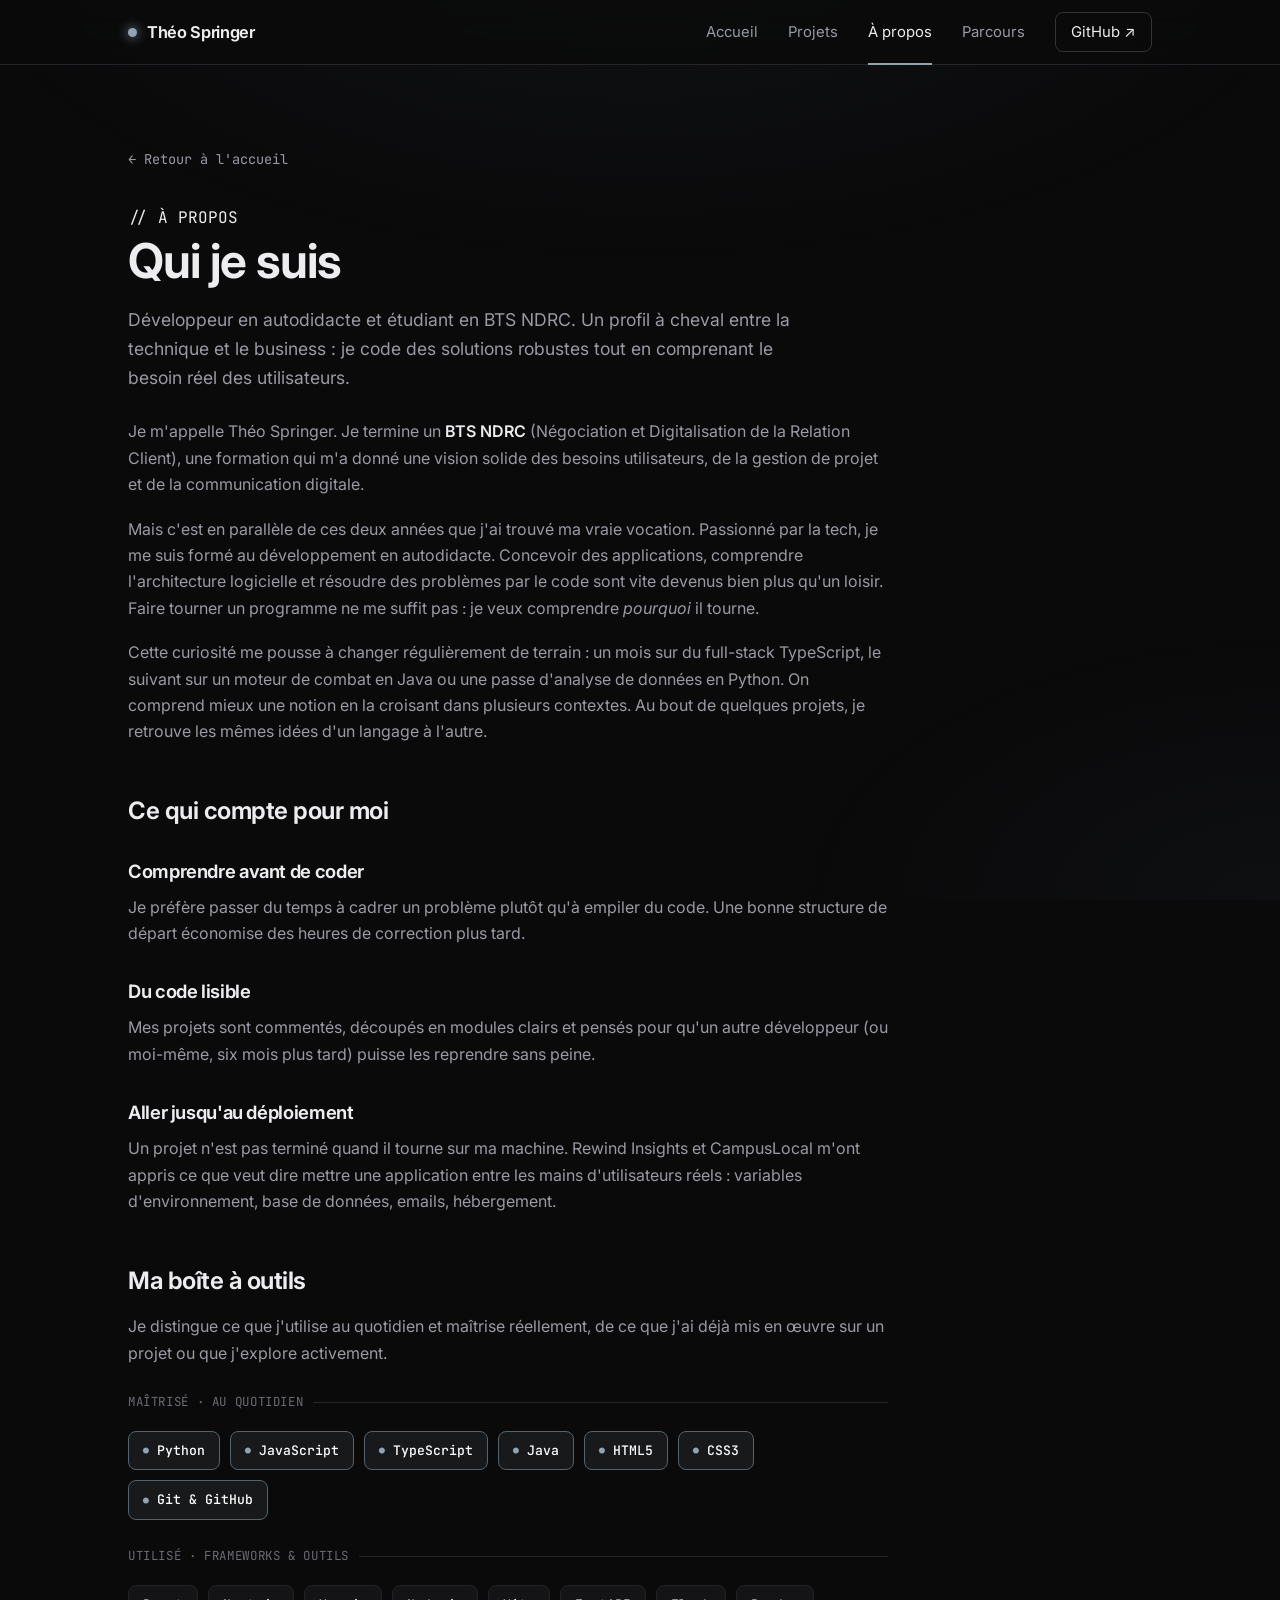
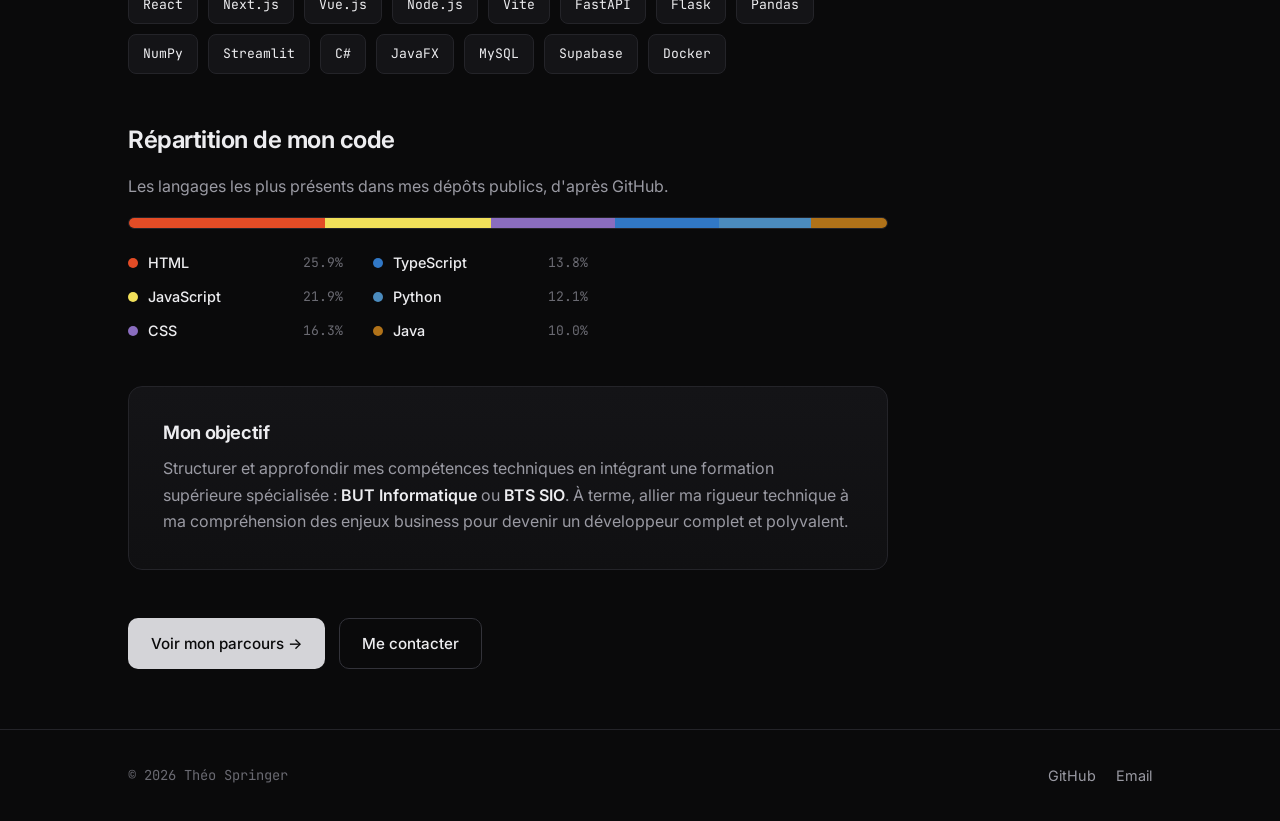
==== about.html @ cd28762a "First commit = version portfolio complete" ====
<!DOCTYPE html>
<html lang="fr">
<head>
  <meta charset="UTF-8">
  <meta name="viewport" content="width=device-width, initial-scale=1.0">
  <title>À propos — Théo Springer</title>
  <meta name="description" content="Qui est Théo Springer : parcours, valeurs et façon de travailler.">
  <link rel="preconnect" href="https://fonts.googleapis.com">
  <link rel="preconnect" href="https://fonts.gstatic.com" crossorigin>
  <link href="https://fonts.googleapis.com/css2?family=Inter:wght@400;500;600;700&family=JetBrains+Mono:wght@400;500&display=swap" rel="stylesheet">
  <link rel="stylesheet" href="assets/css/style.css">
</head>
<body>

  <nav class="nav">
    <div class="wrap nav-inner">
      <a href="index.html" class="brand"><span class="dot"></span>Théo Springer</a>
      <div class="nav-links">
        <a href="index.html">Accueil</a>
        <a href="index.html#projets">Projets</a>
        <a href="about.html" class="active">À propos</a>
        <a href="parcours.html">Parcours</a>
        <a href="https://github.com/Theo-Springer" target="_blank" rel="noopener" class="nav-cta">GitHub ↗</a>
      </div>
      <button class="burger" aria-label="Menu">☰</button>
    </div>
  </nav>

  <main class="article">
    <div class="wrap">
      <a href="index.html" class="back-link mono">← Retour à l'accueil</a>

      <div class="reveal">
        <span class="kicker mono">// À PROPOS</span>
        <h1>Qui je suis</h1>
        <p class="subtitle">Développeur en autodidacte et étudiant en BTS NDRC. Un profil à cheval entre la technique et le business : je code des solutions robustes tout en comprenant le besoin réel des utilisateurs.</p>
      </div>

      <div class="prose reveal">
        <p>Je m'appelle Théo Springer. Je termine un <strong>BTS NDRC</strong> (Négociation et Digitalisation de la Relation Client), une formation qui m'a donné une vision solide des besoins utilisateurs, de la gestion de projet et de la communication digitale.</p>

        <p>Mais c'est en parallèle de ces deux années que j'ai trouvé ma vraie vocation. Passionné par la tech, je me suis formé au développement en autodidacte. Concevoir des applications, comprendre l'architecture logicielle et résoudre des problèmes par le code sont vite devenus bien plus qu'un loisir. Faire tourner un programme ne me suffit pas : je veux comprendre <em>pourquoi</em> il tourne.</p>

        <p>Cette curiosité me pousse à changer régulièrement de terrain : un mois sur du full-stack TypeScript, le suivant sur un moteur de combat en Java ou une passe d'analyse de données en Python. On comprend mieux une notion en la croisant dans plusieurs contextes. Au bout de quelques projets, je retrouve les mêmes idées d'un langage à l'autre.</p>

        <h2>Ce qui compte pour moi</h2>
        <h3>Comprendre avant de coder</h3>
        <p>Je préfère passer du temps à cadrer un problème plutôt qu'à empiler du code. Une bonne structure de départ économise des heures de correction plus tard.</p>

        <h3>Du code lisible</h3>
        <p>Mes projets sont commentés, découpés en modules clairs et pensés pour qu'un autre développeur (ou moi-même, six mois plus tard) puisse les reprendre sans peine.</p>

        <h3>Aller jusqu'au déploiement</h3>
        <p>Un projet n'est pas terminé quand il tourne sur ma machine. Rewind Insights et CampusLocal m'ont appris ce que veut dire mettre une application entre les mains d'utilisateurs réels : variables d'environnement, base de données, emails, hébergement.</p>

        <h2>Ma boîte à outils</h2>
        <p>Je distingue ce que j'utilise au quotidien et maîtrise réellement, de ce que j'ai déjà mis en œuvre sur un projet ou que j'explore activement.</p>

        <div class="skill-group">
          <div class="lvl">Maîtrisé · au quotidien</div>
          <div class="chips">
            <span class="chip core">Python</span>
            <span class="chip core">JavaScript</span>
            <span class="chip core">TypeScript</span>
            <span class="chip core">Java</span>
            <span class="chip core">HTML5</span>
            <span class="chip core">CSS3</span>
            <span class="chip core">Git &amp; GitHub</span>
          </div>
        </div>

        <div class="skill-group">
          <div class="lvl">Utilisé · frameworks &amp; outils</div>
          <div class="chips">
            <span class="chip">React</span>
            <span class="chip">Next.js</span>
            <span class="chip">Vue.js</span>
            <span class="chip">Node.js</span>
            <span class="chip">Vite</span>
            <span class="chip">FastAPI</span>
            <span class="chip">Flask</span>
            <span class="chip">Pandas</span>
            <span class="chip">NumPy</span>
            <span class="chip">Streamlit</span>
            <span class="chip">C#</span>
            <span class="chip">JavaFX</span>
            <span class="chip">MySQL</span>
            <span class="chip">Supabase</span>
            <span class="chip">Docker</span>
          </div>
        </div>

        <h2>Répartition de mon code</h2>
        <p>Les langages les plus présents dans mes dépôts publics, d'après GitHub.</p>
        <div class="lang-bar">
          <span style="width:25.90%;background:#e34c26" title="HTML 25.9%"></span>
          <span style="width:21.92%;background:#f1e05a" title="JavaScript 21.9%"></span>
          <span style="width:16.30%;background:#8a6dbf" title="CSS 16.3%"></span>
          <span style="width:13.77%;background:#3178c6" title="TypeScript 13.8%"></span>
          <span style="width:12.09%;background:#4b8bbe" title="Python 12.1%"></span>
          <span style="width:10.01%;background:#b07219" title="Java 10.0%"></span>
        </div>
        <div class="lang-legend">
          <div class="row"><span class="dot-c" style="background:#e34c26"></span><b>HTML</b><span class="pct">25.9%</span></div>
          <div class="row"><span class="dot-c" style="background:#3178c6"></span><b>TypeScript</b><span class="pct">13.8%</span></div>
          <div class="row"><span class="dot-c" style="background:#f1e05a"></span><b>JavaScript</b><span class="pct">21.9%</span></div>
          <div class="row"><span class="dot-c" style="background:#4b8bbe"></span><b>Python</b><span class="pct">12.1%</span></div>
          <div class="row"><span class="dot-c" style="background:#8a6dbf"></span><b>CSS</b><span class="pct">16.3%</span></div>
          <div class="row"><span class="dot-c" style="background:#b07219"></span><b>Java</b><span class="pct">10.0%</span></div>
        </div>

        <div class="callout" style="margin-top:44px;">
          <h3 style="margin-top:0;">Mon objectif</h3>
          <p style="margin-bottom:0;">Structurer et approfondir mes compétences techniques en intégrant une formation supérieure spécialisée : <strong>BUT Informatique</strong> ou <strong>BTS SIO</strong>. À terme, allier ma rigueur technique à ma compréhension des enjeux business pour devenir un développeur complet et polyvalent.</p>
        </div>
      </div>

      <div class="hero-actions reveal" style="margin-top:48px;">
        <a href="parcours.html" class="btn btn-primary">Voir mon parcours →</a>
        <a href="mailto:theo.springer.iut@gmail.com?subject=Contact%20via%20votre%20portfolio" class="btn btn-ghost">Me contacter</a>
      </div>
    </div>
  </main>

  <footer>
    <div class="wrap foot-inner">
      <span class="muted">© 2026 Théo Springer</span>
      <div class="socials">
        <a href="https://github.com/Theo-Springer" target="_blank" rel="noopener">GitHub</a>
        <a href="mailto:theo.springer.iut@gmail.com">Email</a>
      </div>
    </div>
  </footer>

  <script src="assets/js/main.js"></script>
</body>
</html>
---- assets/css/style.css ----
/* =========================================================
   Théo Springer — Portfolio
   Thème : noir / gris sombre, minimaliste
   ========================================================= */

:root {
  --bg:        #0a0a0b;
  --bg-soft:   #101012;
  --card:      #141417;
  --card-hover:#1a1a1e;
  --border:    #242429;
  --border-lit:#33333a;
  --text:      #ededf0;
  --muted:     #9a9aa3;
  --dim:       #6a6a72;
  --accent:    #d4d4d8;
  --frost:     #8fa3b0;   /* accent froid, discret */
  --frost-dim: #55636d;
  --danger:    #c76b6b;
  --radius:    14px;
  --radius-sm: 9px;
  --maxw:      1080px;
  --font:      'Inter', system-ui, -apple-system, sans-serif;
  --mono:      'JetBrains Mono', ui-monospace, 'SF Mono', Menlo, monospace;
  --shadow:    0 20px 60px -20px rgba(0,0,0,0.7);
}

* { box-sizing: border-box; margin: 0; padding: 0; }

html { scroll-behavior: smooth; }

body {
  font-family: var(--font);
  background: var(--bg);
  color: var(--text);
  line-height: 1.65;
  -webkit-font-smoothing: antialiased;
  text-rendering: optimizeLegibility;
  overflow-x: hidden;
}

/* subtle grain / vignette backdrop */
body::before {
  content: "";
  position: fixed;
  inset: 0;
  pointer-events: none;
  z-index: 0;
  background:
    radial-gradient(1200px 600px at 50% -10%, rgba(143,163,176,0.06), transparent 60%),
    radial-gradient(900px 500px at 100% 100%, rgba(143,163,176,0.04), transparent 55%);
}

.wrap { max-width: var(--maxw); margin: 0 auto; padding: 0 28px; position: relative; z-index: 1; }

a { color: inherit; text-decoration: none; transition: color .2s ease; }
a:hover { color: #fff; }

h1, h2, h3 { line-height: 1.2; letter-spacing: -0.02em; font-weight: 650; }
h2 { font-size: clamp(1.5rem, 3vw, 2.1rem); }
p  { color: var(--muted); }

.mono { font-family: var(--mono); }
.accent { color: var(--frost); }

/* ---------- Navbar ---------- */
.nav {
  position: sticky; top: 0; z-index: 50;
  backdrop-filter: blur(14px);
  background: rgba(10,10,11,0.72);
  border-bottom: 1px solid var(--border);
}
.nav-inner { display: flex; align-items: center; justify-content: space-between; height: 64px; }
.brand { font-weight: 650; letter-spacing: -0.02em; font-size: 1.02rem; display: flex; align-items: center; gap: 10px; }
.brand .dot { width: 9px; height: 9px; border-radius: 50%; background: var(--frost); box-shadow: 0 0 12px var(--frost); }
.nav-links { display: flex; gap: 30px; align-items: center; }
.nav-links a { color: var(--muted); font-size: .93rem; position: relative; }
.nav-links a:hover { color: var(--text); }
.nav-links a.active { color: var(--text); }
.nav-links a.active::after {
  content: ""; position: absolute; left: 0; right: 0; bottom: -21px; height: 2px;
  background: var(--frost);
}
.nav-cta {
  border: 1px solid var(--border-lit); padding: 7px 15px; border-radius: 8px;
  font-size: .9rem; color: var(--text) !important; transition: all .2s ease;
}
.nav-cta:hover { border-color: var(--frost); background: rgba(143,163,176,0.08); }
.burger { display: none; background: none; border: none; color: var(--text); cursor: pointer; font-size: 1.5rem; }

/* ---------- Hero ---------- */
.hero { padding: clamp(70px, 13vw, 150px) 0 clamp(50px, 8vw, 90px); }
.hero .eyebrow {
  font-family: var(--mono); font-size: .82rem; color: var(--frost);
  letter-spacing: .05em; margin-bottom: 22px; display: flex; align-items: center; gap: 10px;
}
.hero .eyebrow::before { content: ""; width: 26px; height: 1px; background: var(--frost-dim); }
.hero h1 {
  font-size: clamp(2.4rem, 6.5vw, 4.4rem); font-weight: 700; letter-spacing: -0.035em;
  margin-bottom: 26px;
}
.hero h1 .grey { color: var(--dim); }
.hero .lead { font-size: clamp(1.02rem, 2vw, 1.22rem); max-width: 620px; color: var(--muted); }
.hero-actions { display: flex; gap: 14px; margin-top: 38px; flex-wrap: wrap; }

.btn {
  display: inline-flex; align-items: center; gap: 9px; padding: 12px 22px;
  border-radius: 10px; font-size: .95rem; font-weight: 500; cursor: pointer;
  transition: all .2s ease; border: 1px solid transparent;
}
.btn-primary { background: var(--accent); color: #0a0a0b; }
.btn-primary:hover { background: #fff; color: #0a0a0b; transform: translateY(-2px); }
.btn-ghost { border-color: var(--border-lit); color: var(--text); }
.btn-ghost:hover { border-color: var(--frost); background: rgba(143,163,176,0.06); color: #fff; }

/* ---------- Section headers ---------- */
.section { padding: clamp(56px, 9vw, 96px) 0; }
.section-head { margin-bottom: 44px; }
.section-head .kicker {
  font-family: var(--mono); font-size: .8rem; color: var(--frost); letter-spacing: .04em;
  margin-bottom: 12px; display: block;
}
.section-head p { max-width: 560px; margin-top: 12px; }

/* ---------- Project grid ---------- */
.grid { display: grid; grid-template-columns: repeat(2, 1fr); gap: 20px; }
.card {
  background: var(--card); border: 1px solid var(--border); border-radius: var(--radius);
  padding: 28px; transition: all .25s ease; position: relative; overflow: hidden;
  display: flex; flex-direction: column;
}
.card::after {
  content: ""; position: absolute; inset: 0; border-radius: var(--radius);
  border: 1px solid transparent; transition: border-color .25s ease; pointer-events: none;
}
.card:hover { background: var(--card-hover); transform: translateY(-4px); box-shadow: var(--shadow); }
.card:hover::after { border-color: var(--border-lit); }
.card .idx { font-family: var(--mono); font-size: .78rem; color: var(--dim); }
.card h3 { font-size: 1.3rem; margin: 14px 0 6px; }
.card .role { font-family: var(--mono); font-size: .78rem; color: var(--frost); margin-bottom: 14px; }
.card p { font-size: .94rem; flex: 1; }
.card .tags { display: flex; flex-wrap: wrap; gap: 8px; margin-top: 20px; }
.tag {
  font-family: var(--mono); font-size: .72rem; color: var(--muted);
  border: 1px solid var(--border); border-radius: 6px; padding: 4px 9px; background: var(--bg-soft);
}
.card .go { margin-top: 20px; font-size: .9rem; color: var(--text); display: inline-flex; align-items: center; gap: 7px; }
.card:hover .go { color: #fff; }
.card:hover .go .arrow { transform: translateX(4px); }
.go .arrow { transition: transform .2s ease; color: var(--frost); }

/* ---------- Split / about teaser ---------- */
.split { display: grid; grid-template-columns: 1fr 1fr; gap: 56px; align-items: center; }
.split .stack { display: flex; flex-direction: column; gap: 18px; }
.stat-row { display: flex; gap: 40px; margin-top: 26px; flex-wrap: wrap; }
.stat .n { font-size: 2rem; font-weight: 700; letter-spacing: -0.03em; }
.stat .l { font-size: .82rem; color: var(--dim); font-family: var(--mono); }

/* ---------- Article / project detail ---------- */
.article { padding: clamp(48px, 8vw, 80px) 0 60px; }
.back-link { font-family: var(--mono); font-size: .85rem; color: var(--muted); display: inline-flex; gap: 8px; margin-bottom: 34px; }
.back-link:hover { color: var(--text); }
.article h1 { font-size: clamp(2rem, 5vw, 3rem); margin-bottom: 16px; }
.article .subtitle { font-size: 1.1rem; color: var(--muted); max-width: 680px; margin-bottom: 26px; }
.meta-bar { display: flex; flex-wrap: wrap; gap: 26px; padding: 20px 0; border-top: 1px solid var(--border); border-bottom: 1px solid var(--border); margin-bottom: 46px; }
.meta-bar .item .k { font-family: var(--mono); font-size: .72rem; color: var(--dim); text-transform: uppercase; letter-spacing: .05em; }
.meta-bar .item .v { font-size: .95rem; margin-top: 3px; }
.meta-bar .item .v a.accent:hover { color:#fff; }

.prose { max-width: 760px; }
.prose h2 { margin: 52px 0 18px; font-size: 1.5rem; }
.prose h3 { margin: 34px 0 12px; font-size: 1.15rem; color: var(--text); }
.prose p { margin-bottom: 18px; color: var(--muted); }
.prose ul { margin: 0 0 20px 20px; color: var(--muted); }
.prose li { margin-bottom: 8px; }
.prose strong { color: var(--text); font-weight: 600; }
.prose code:not(pre code) {
  font-family: var(--mono); font-size: .86em; background: var(--bg-soft);
  border: 1px solid var(--border); border-radius: 5px; padding: 2px 6px; color: var(--frost);
}

/* code blocks */
.code-block { margin: 26px 0 30px; border: 1px solid var(--border); border-radius: var(--radius); overflow: hidden; background: #0d1117; }
.code-head {
  display: flex; align-items: center; justify-content: space-between;
  padding: 10px 16px; background: var(--bg-soft); border-bottom: 1px solid var(--border);
}
.code-head .file { font-family: var(--mono); font-size: .8rem; color: var(--muted); }
.code-head .dots { display: flex; gap: 7px; }
.code-head .dots span { width: 11px; height: 11px; border-radius: 50%; background: var(--border-lit); }
.code-block pre { margin: 0; padding: 20px; overflow-x: auto; font-size: .84rem; line-height: 1.6; }
.code-block pre code { font-family: var(--mono); background: none; border: none; padding: 0; }
.code-note {
  border-left: 2px solid var(--frost-dim); padding: 4px 0 4px 18px; margin: 22px 0;
  color: var(--muted); font-size: .95rem;
}
.code-note strong { color: var(--frost); }

/* ---------- Timeline (parcours) ---------- */
.timeline { position: relative; margin-top: 20px; padding-left: 30px; }
.timeline::before { content: ""; position: absolute; left: 6px; top: 6px; bottom: 6px; width: 1px; background: var(--border-lit); }
.tl-item { position: relative; padding-bottom: 40px; }
.tl-item::before {
  content: ""; position: absolute; left: -30px; top: 5px; width: 13px; height: 13px;
  border-radius: 50%; background: var(--bg); border: 2px solid var(--frost);
}
.tl-item .when { font-family: var(--mono); font-size: .8rem; color: var(--frost); }
.tl-item h3 { font-size: 1.15rem; margin: 6px 0 4px; }
.tl-item .where { font-size: .88rem; color: var(--dim); margin-bottom: 8px; }
.tl-item p { font-size: .95rem; }

/* ---------- Skills grid ---------- */
.chips { display: flex; flex-wrap: wrap; gap: 10px; margin-top: 18px; }
.chip {
  font-family: var(--mono); font-size: .82rem; color: var(--text);
  border: 1px solid var(--border); border-radius: 8px; padding: 8px 14px; background: var(--card);
}

/* ---------- Skills tiers ---------- */
.skill-group { margin-top: 26px; }
.skill-group .lvl {
  font-family: var(--mono); font-size: .78rem; letter-spacing: .05em; text-transform: uppercase;
  color: var(--dim); display: flex; align-items: center; gap: 10px; margin-bottom: 14px;
}
.skill-group .lvl::after { content: ""; flex: 1; height: 1px; background: var(--border); }
.chip.core {
  border-color: var(--frost-dim); color: #fff; background: rgba(143,163,176,0.10);
  font-weight: 500;
}
.chip.core::before {
  content: "●"; color: var(--frost); font-size: .6rem; margin-right: 8px; vertical-align: middle;
}

/* ---------- Language bar ---------- */
.lang-bar {
  display: flex; height: 12px; border-radius: 6px; overflow: hidden; margin: 6px 0 22px;
  border: 1px solid var(--border);
}
.lang-bar span { height: 100%; }
.lang-legend { display: grid; grid-template-columns: repeat(2, 1fr); gap: 10px 30px; max-width: 460px; }
.lang-legend .row { display: flex; align-items: center; gap: 10px; font-size: .9rem; color: var(--muted); }
.lang-legend .row b { color: var(--text); font-weight: 500; }
.lang-legend .dot-c { width: 10px; height: 10px; border-radius: 50%; flex-shrink: 0; }
.lang-legend .pct { margin-left: auto; font-family: var(--mono); font-size: .82rem; color: var(--dim); }

/* ---------- Callout ---------- */
.callout {
  background: linear-gradient(180deg, var(--card), var(--bg-soft));
  border: 1px solid var(--border); border-radius: var(--radius); padding: 34px;
  margin-top: 30px;
}
.editable {
  border: 1px dashed var(--frost-dim); border-radius: var(--radius-sm);
  padding: 3px 0; position: relative;
}

/* ---------- Contact / footer ---------- */
.contact-band { text-align: center; padding: clamp(60px, 10vw, 110px) 0; }
.contact-band h2 { font-size: clamp(1.8rem, 5vw, 3rem); margin-bottom: 18px; }
.contact-band p { max-width: 480px; margin: 0 auto 30px; }
footer { border-top: 1px solid var(--border); padding: 34px 0; }
.foot-inner { display: flex; justify-content: space-between; align-items: center; flex-wrap: wrap; gap: 16px; }
footer .muted { color: var(--dim); font-size: .86rem; font-family: var(--mono); }
.socials { display: flex; gap: 20px; }
.socials a { color: var(--muted); font-size: .9rem; }
.socials a:hover { color: var(--text); }

/* ---------- Reveal animation ---------- */
.reveal { opacity: 0; transform: translateY(18px); transition: opacity .6s ease, transform .6s ease; }
.reveal.in { opacity: 1; transform: none; }

/* ---------- Responsive ---------- */
@media (max-width: 820px) {
  .grid { grid-template-columns: 1fr; }
  .split { grid-template-columns: 1fr; gap: 34px; }
  .nav-links { position: fixed; inset: 64px 0 auto 0; flex-direction: column; background: var(--bg-soft);
    border-bottom: 1px solid var(--border); padding: 20px 28px; gap: 18px; display: none; }
  .nav-links.open { display: flex; }
  .nav-links a.active::after { display: none; }
  .burger { display: block; }
}

@media (prefers-reduced-motion: reduce) {
  .reveal { opacity: 1; transform: none; transition: none; }
  html { scroll-behavior: auto; }
}
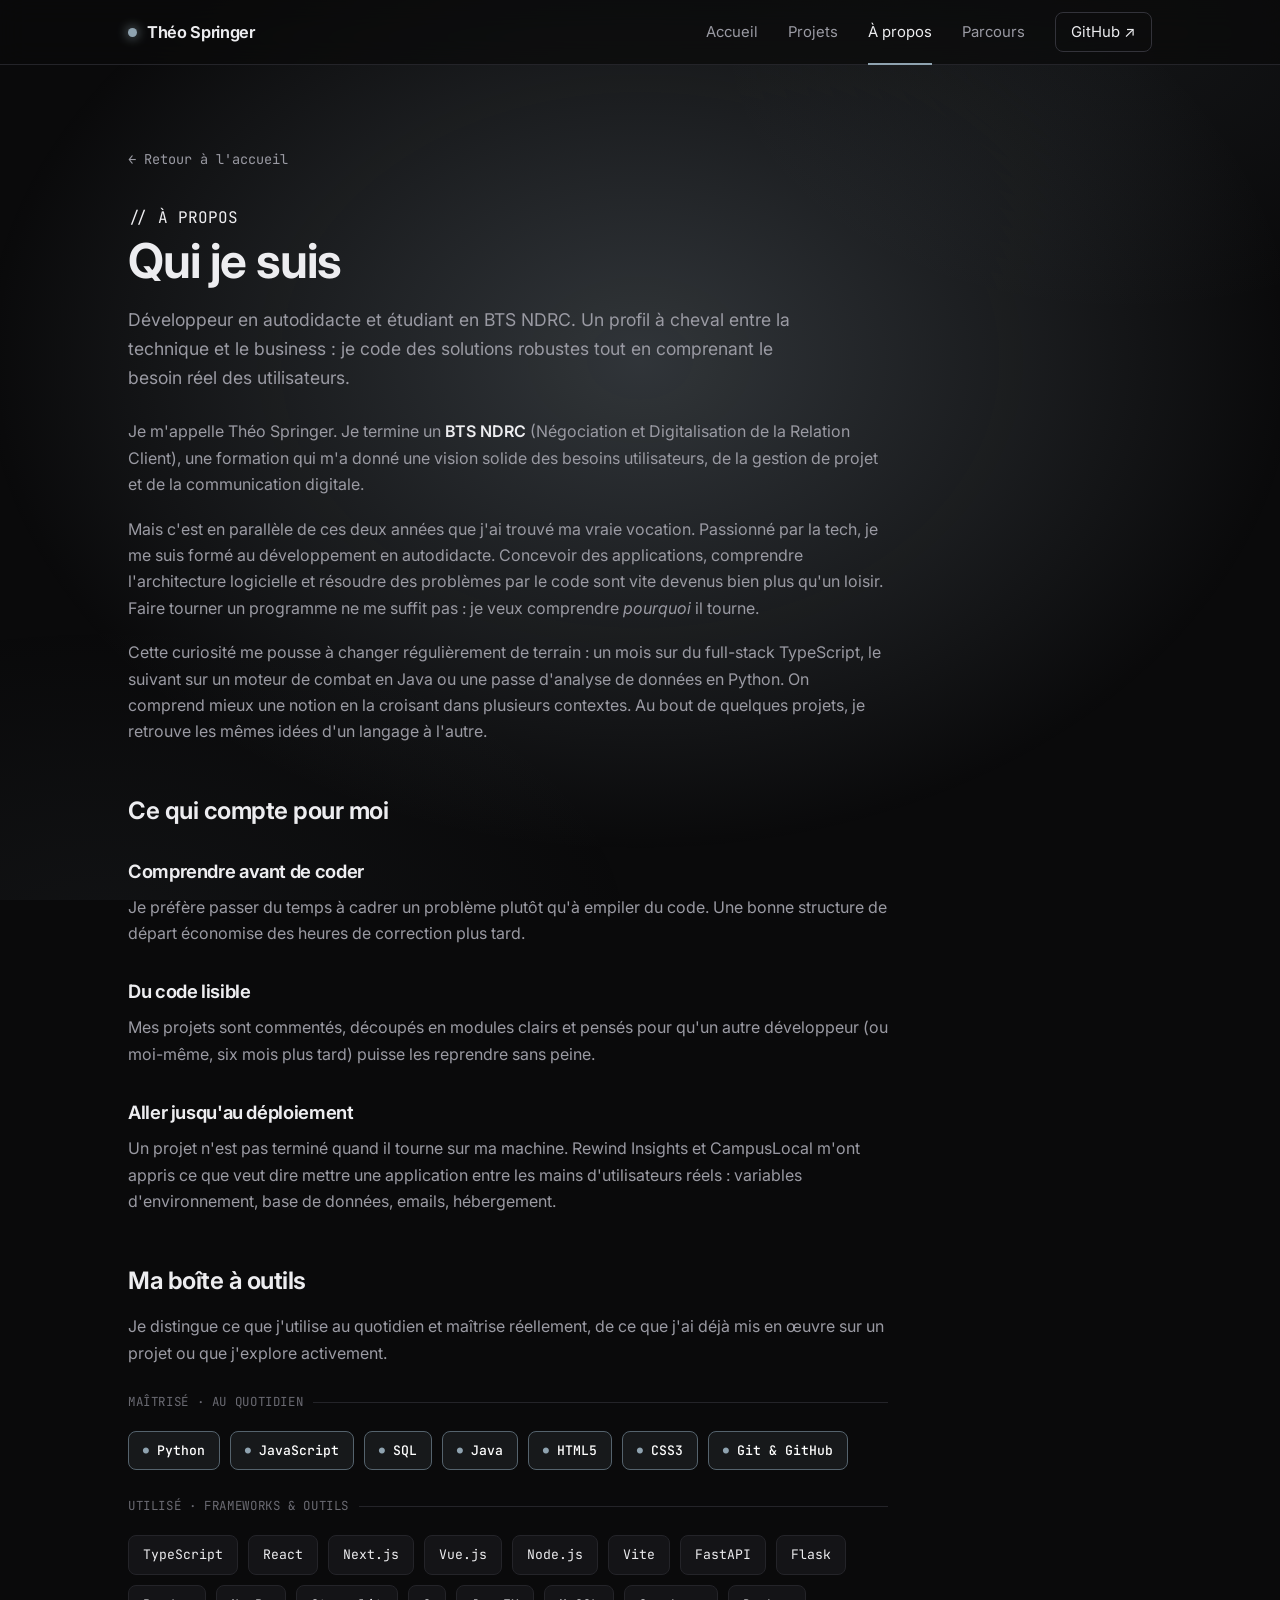
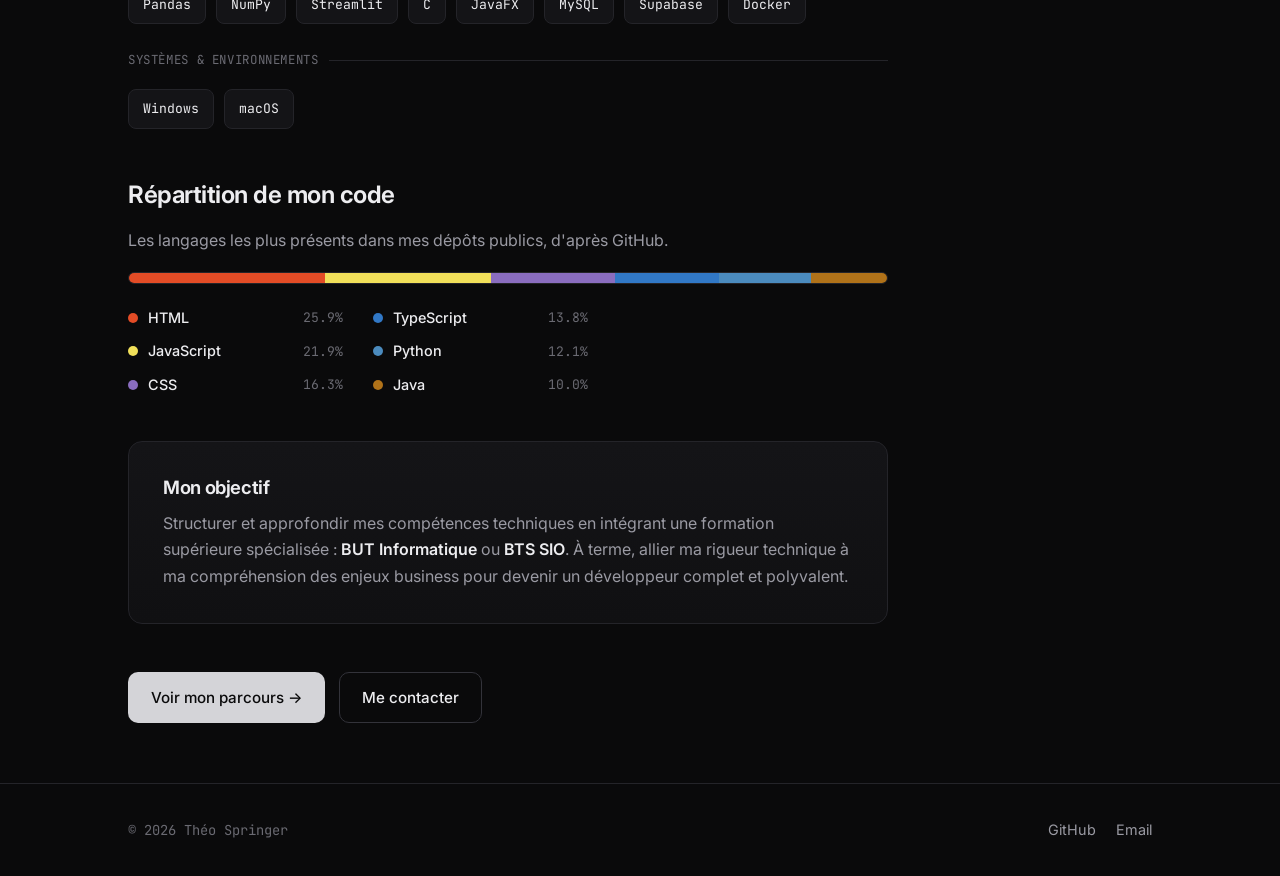
==== commit f9fdbb63: "update fond + stack utilisé + systeme d'exploitation" ====
--- a/about.html
+++ b/about.html
@@ -61,7 +61,7 @@
           <div class="chips">
             <span class="chip core">Python</span>
             <span class="chip core">JavaScript</span>
-            <span class="chip core">TypeScript</span>
+            <span class="chip core">SQL</span>
             <span class="chip core">Java</span>
             <span class="chip core">HTML5</span>
             <span class="chip core">CSS3</span>
@@ -72,6 +72,7 @@
         <div class="skill-group">
           <div class="lvl">Utilisé · frameworks &amp; outils</div>
           <div class="chips">
+            <span class="chip">TypeScript</span>
             <span class="chip">React</span>
             <span class="chip">Next.js</span>
             <span class="chip">Vue.js</span>
@@ -82,11 +83,19 @@
             <span class="chip">Pandas</span>
             <span class="chip">NumPy</span>
             <span class="chip">Streamlit</span>
-            <span class="chip">C#</span>
+            <span class="chip">C</span>
             <span class="chip">JavaFX</span>
             <span class="chip">MySQL</span>
             <span class="chip">Supabase</span>
             <span class="chip">Docker</span>
+          </div>
+        </div>
+
+        <div class="skill-group">
+          <div class="lvl">Systèmes &amp; environnements</div>
+          <div class="chips">
+            <span class="chip">Windows</span>
+            <span class="chip">macOS</span>
           </div>
         </div>
 
--- a/assets/css/style.css
+++ b/assets/css/style.css
@@ -47,8 +47,14 @@
   pointer-events: none;
   z-index: 0;
   background:
-    radial-gradient(1200px 600px at 50% -10%, rgba(143,163,176,0.06), transparent 60%),
-    radial-gradient(900px 500px at 100% 100%, rgba(143,163,176,0.04), transparent 55%);
+    radial-gradient(1100px 820px at 50% 40%, rgba(188,208,224,0.22), transparent 60%),
+    radial-gradient(680px 460px at 88% 4%, rgba(143,163,176,0.07), transparent 60%),
+    radial-gradient(900px 520px at 8% 104%, rgba(143,163,176,0.06), transparent 60%);
+  animation: halo 9s ease-in-out infinite;
+}
+@keyframes halo {
+  0%, 100% { opacity: .9; }
+  50%      { opacity: 1; }
 }
 
 .wrap { max-width: var(--maxw); margin: 0 auto; padding: 0 28px; position: relative; z-index: 1; }
@@ -283,4 +289,5 @@
 @media (prefers-reduced-motion: reduce) {
   .reveal { opacity: 1; transform: none; transition: none; }
   html { scroll-behavior: auto; }
-}
+  body::before { animation: none; }
+}
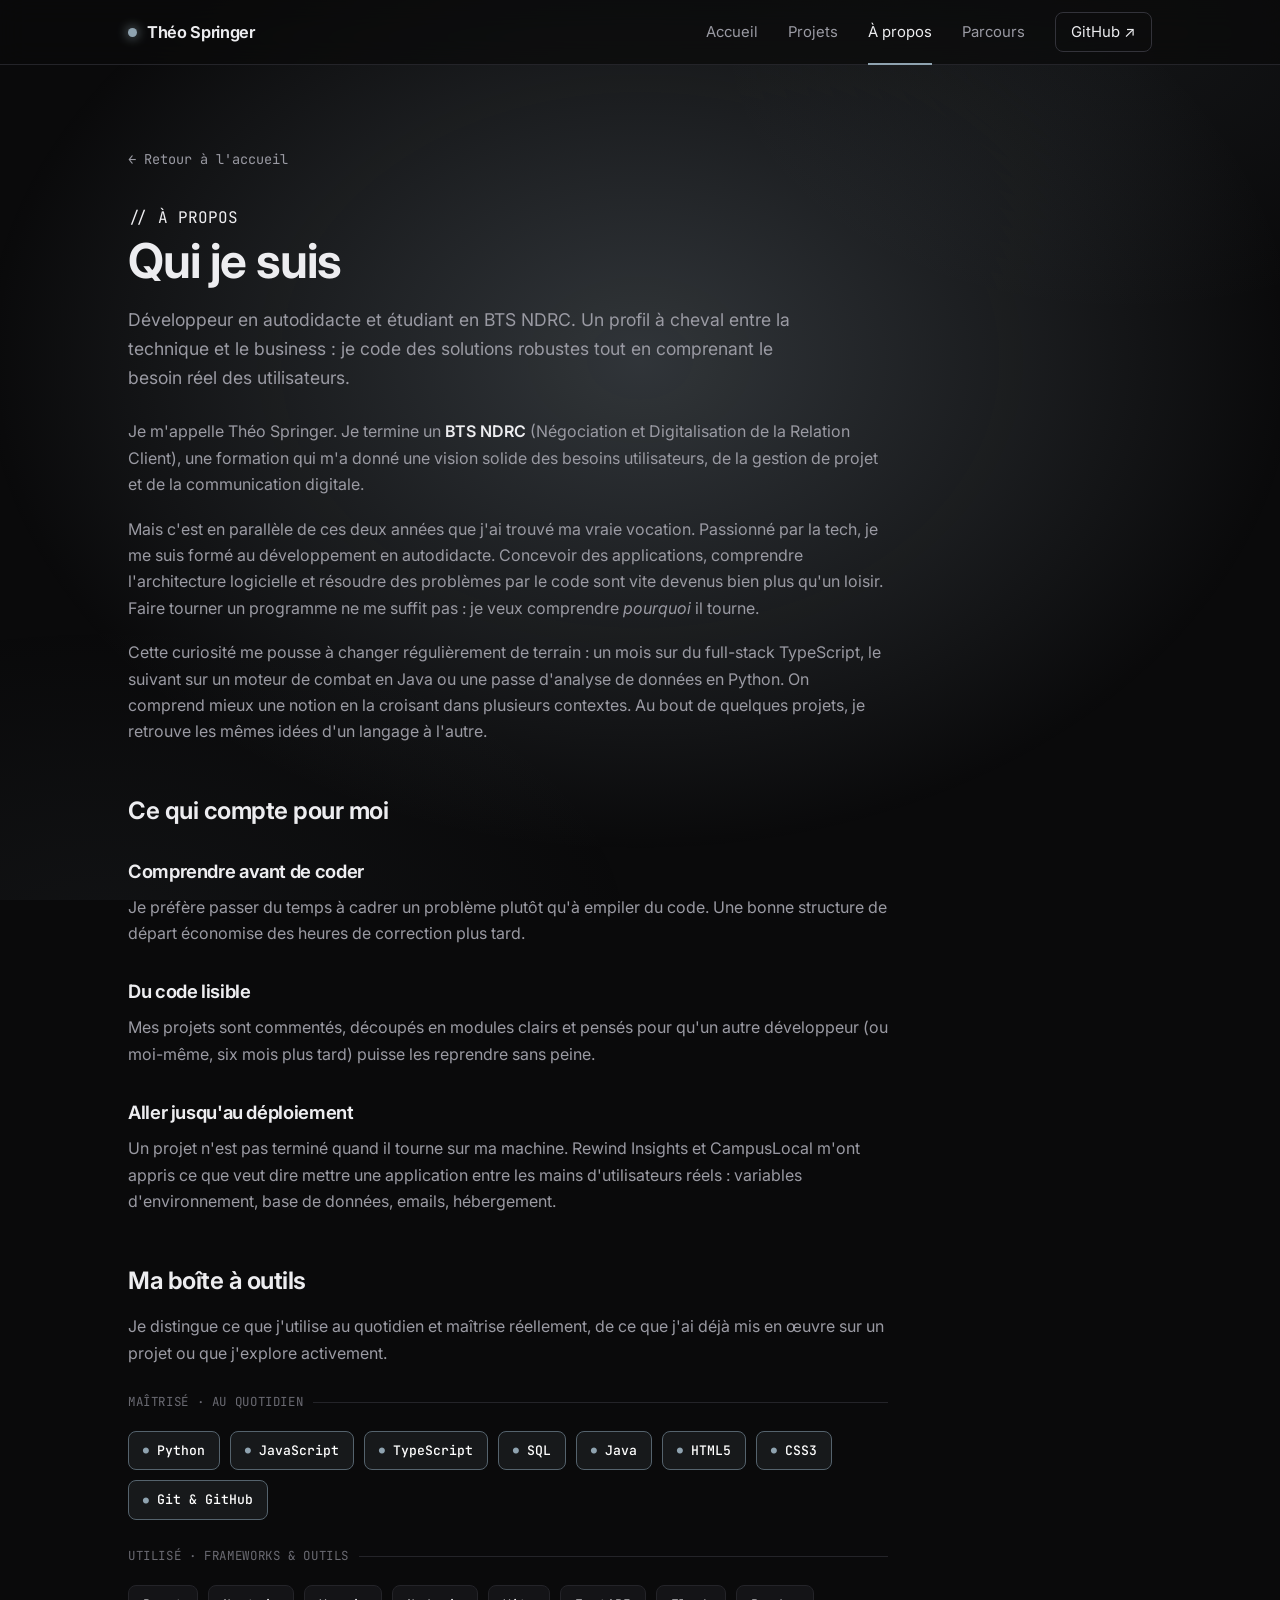
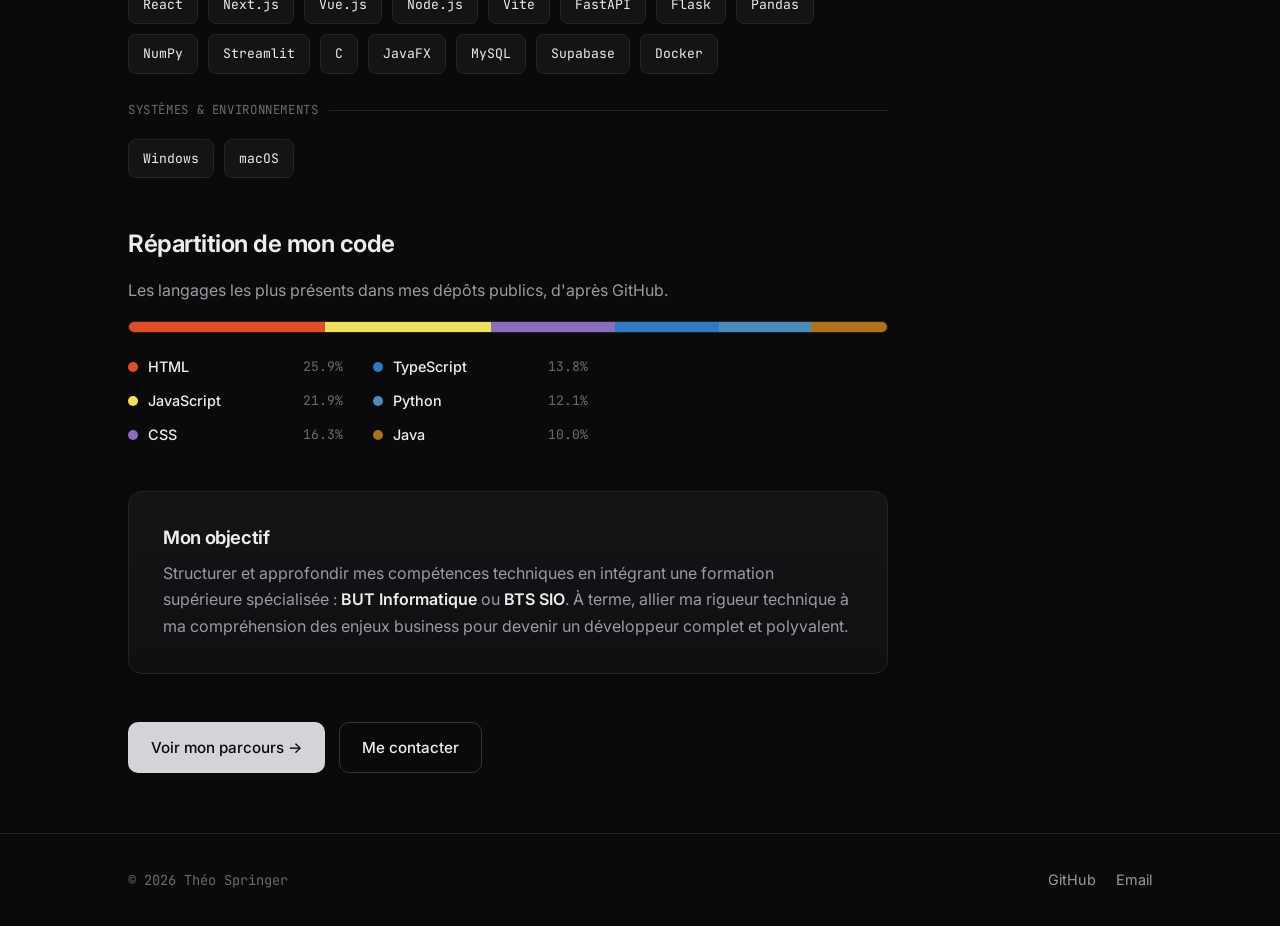
==== commit aca43096: "ajout relancio aux projets" ====
--- a/about.html
+++ b/about.html
@@ -61,6 +61,7 @@
           <div class="chips">
             <span class="chip core">Python</span>
             <span class="chip core">JavaScript</span>
+            <span class="chip core">TypeScript</span>
             <span class="chip core">SQL</span>
             <span class="chip core">Java</span>
             <span class="chip core">HTML5</span>
@@ -72,7 +73,6 @@
         <div class="skill-group">
           <div class="lvl">Utilisé · frameworks &amp; outils</div>
           <div class="chips">
-            <span class="chip">TypeScript</span>
             <span class="chip">React</span>
             <span class="chip">Next.js</span>
             <span class="chip">Vue.js</span>
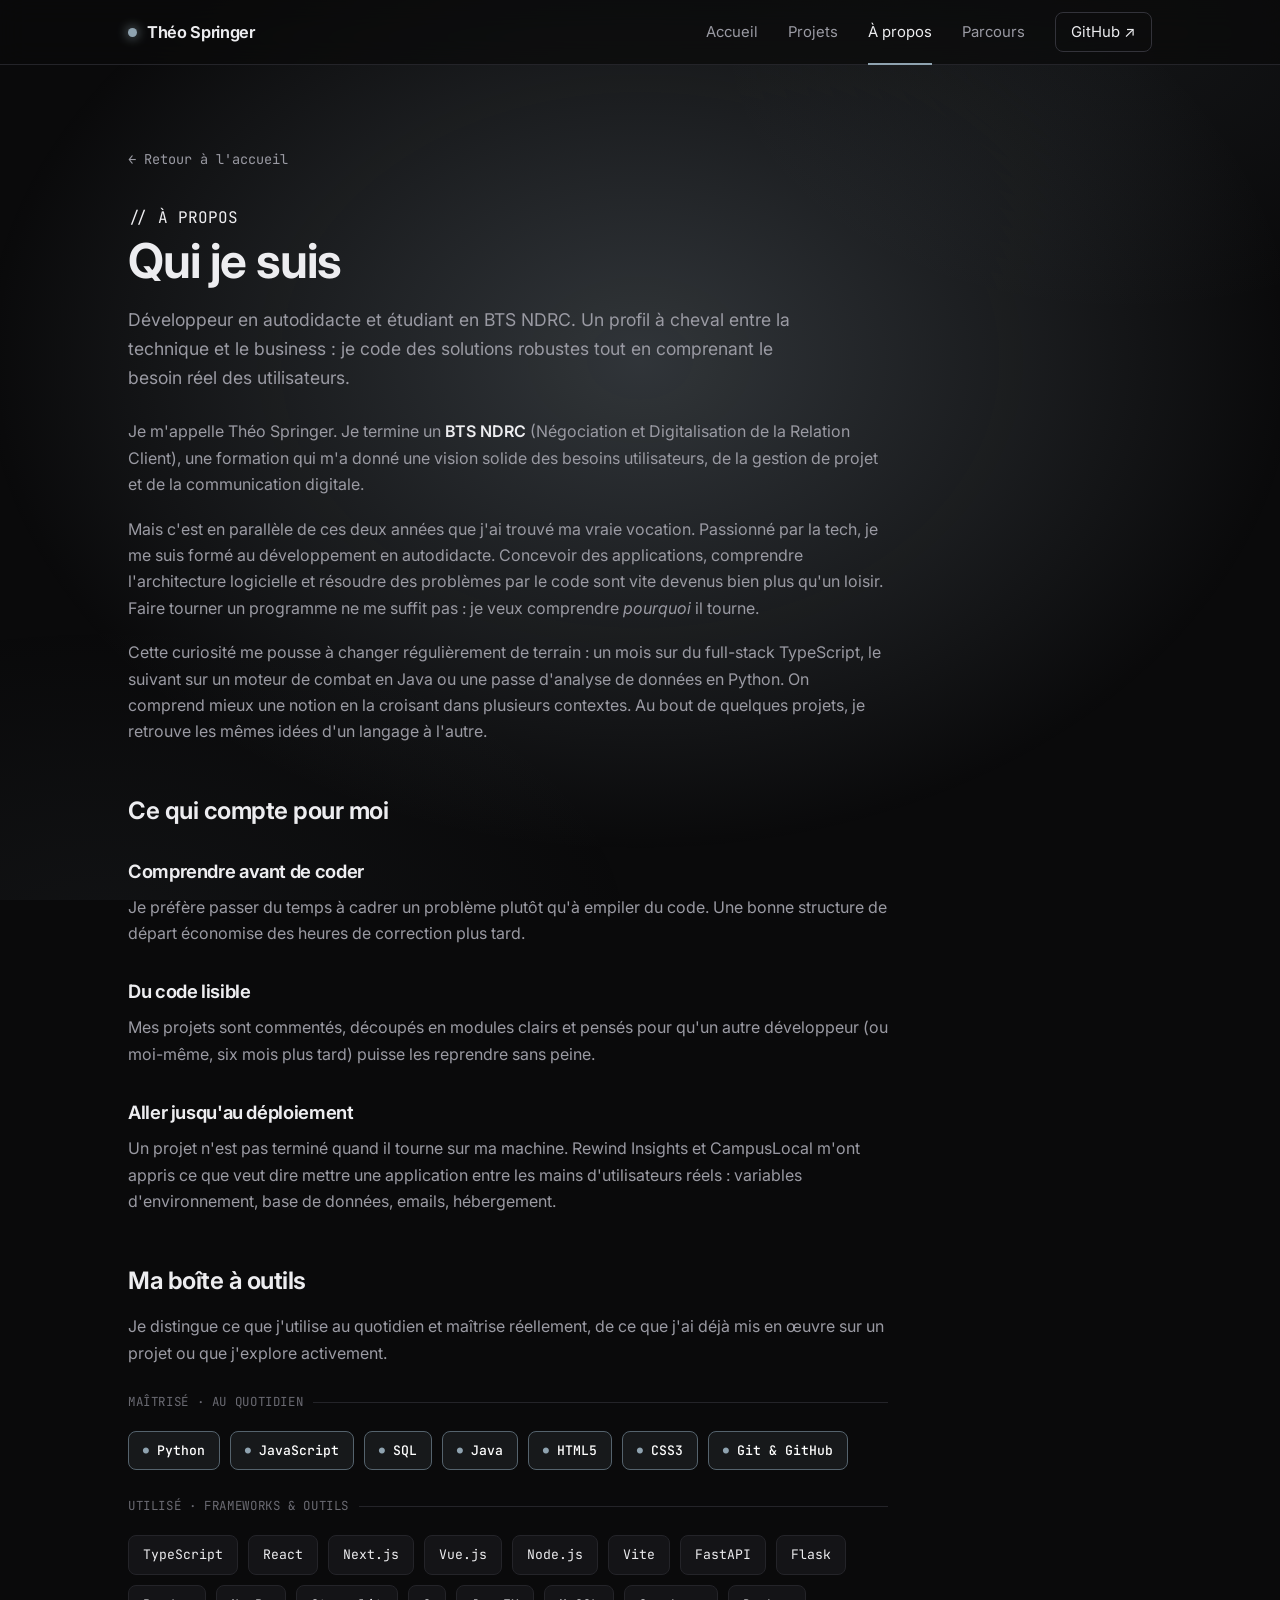
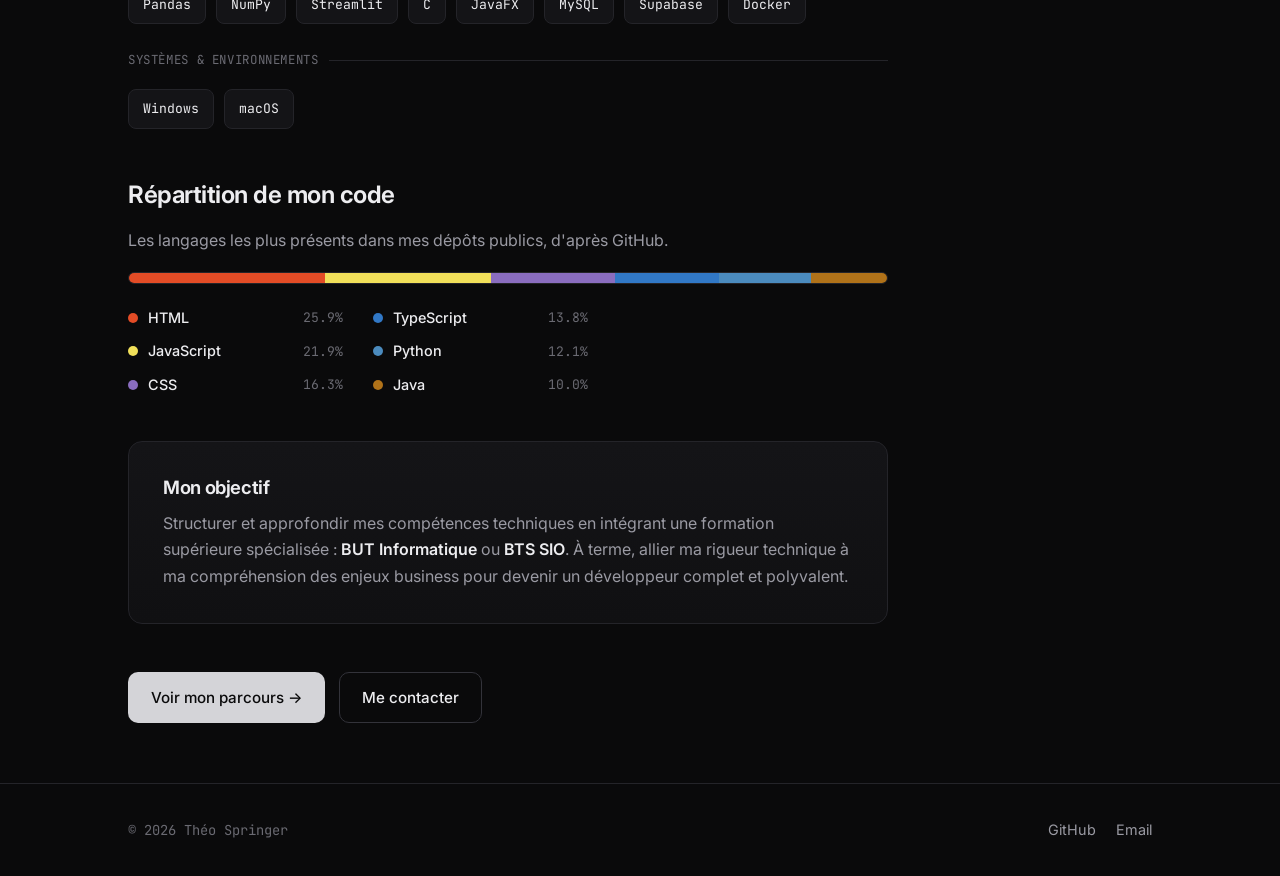
==== commit 630cb6ab: "ts : maitriser -> utilisé" ====
--- a/about.html
+++ b/about.html
@@ -61,7 +61,6 @@
           <div class="chips">
             <span class="chip core">Python</span>
             <span class="chip core">JavaScript</span>
-            <span class="chip core">TypeScript</span>
             <span class="chip core">SQL</span>
             <span class="chip core">Java</span>
             <span class="chip core">HTML5</span>
@@ -73,6 +72,7 @@
         <div class="skill-group">
           <div class="lvl">Utilisé · frameworks &amp; outils</div>
           <div class="chips">
+            <span class="chip">TypeScript</span>
             <span class="chip">React</span>
             <span class="chip">Next.js</span>
             <span class="chip">Vue.js</span>
